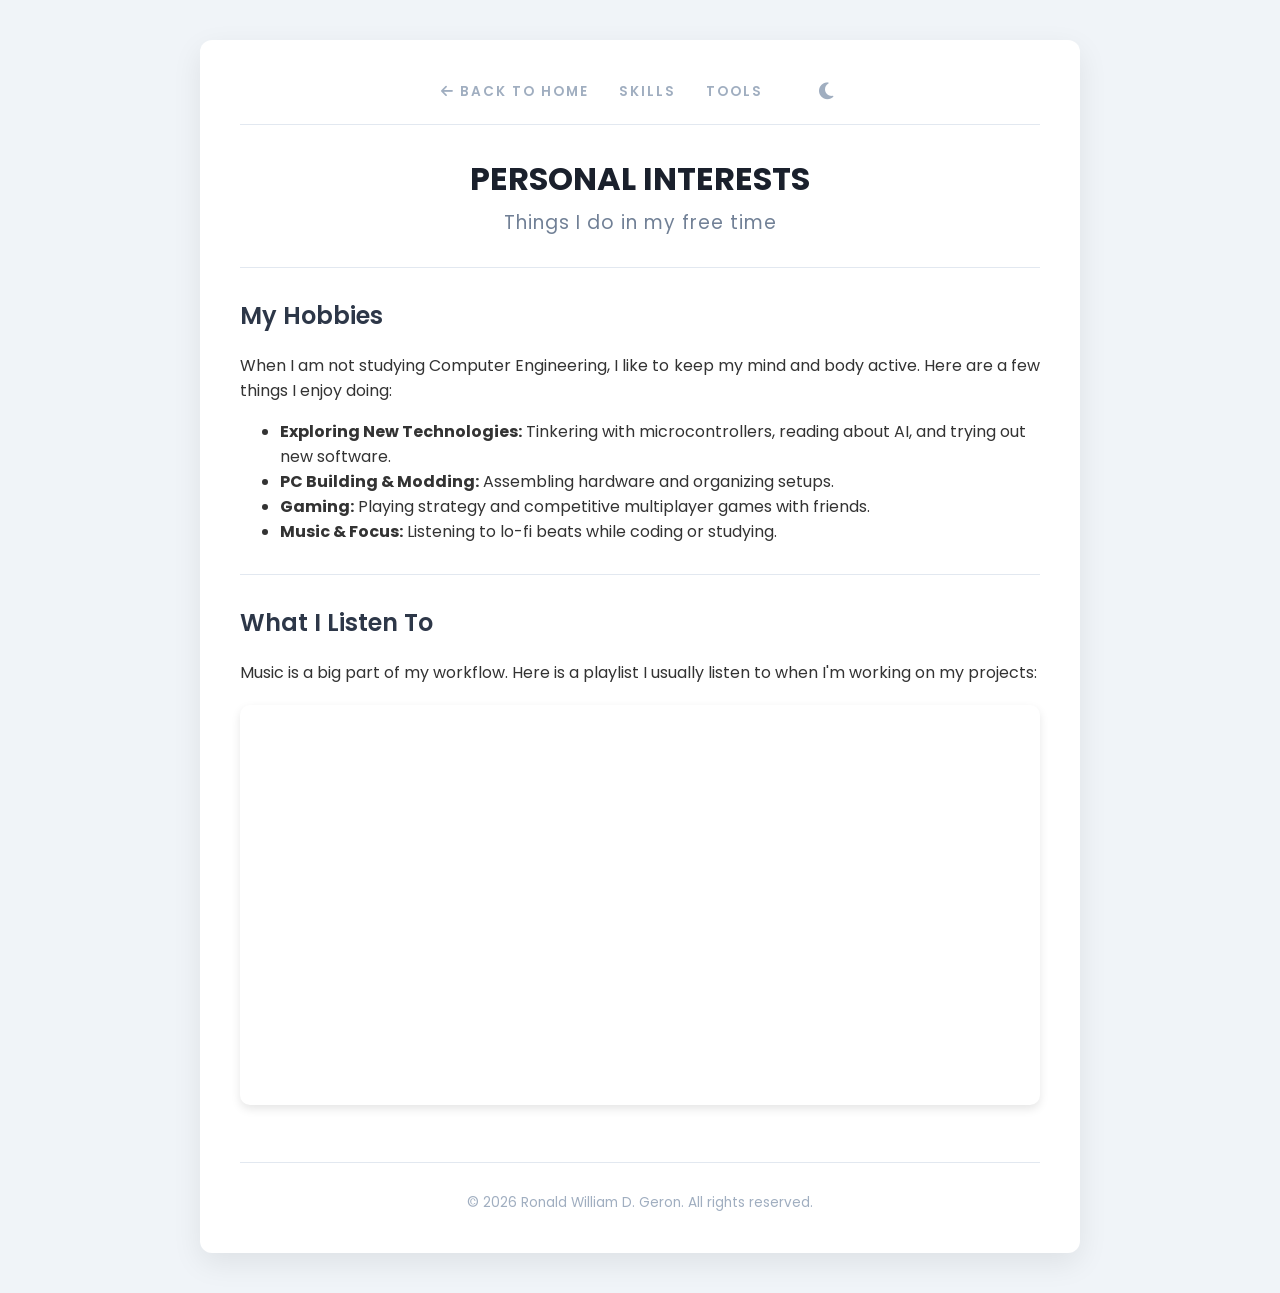
==== hobbies.html @ ee50e759 "Initial commit - My Personal Web Page" ====
<!DOCTYPE html>
<html lang="en">
<head>
    <meta charset="UTF-8">
    <meta name="viewport" content="width=device-width, initial-scale=1.0">
    <title>Hobbies | Yam</title>
    <link href="https://fonts.googleapis.com/css2?family=Poppins:wght@300;400;600;700&display=swap" rel="stylesheet">
    <link rel="stylesheet" href="https://cdnjs.cloudflare.com/ajax/libs/font-awesome/6.4.0/css/all.min.css">
    
    <link rel="stylesheet" href="style.css">
</head>
<body>
    
    <div class="container">
        
        <nav class="navbar">
            <a href="index.html"><i class="fas fa-arrow-left"></i> Back to Home</a>
            <a href="skills.html">Skills</a>
            <a href="tools_and_technology_stack.html">Tools</a>
            
            <button id="theme-toggle" class="theme-btn" title="Toggle Dark Mode">
                <i class="fas fa-moon"></i>
            </button>
        </nav>

        <div class="text-center">
            <h1>PERSONAL INTERESTS</h1>
            <h3>Things I do in my free time</h3>
        </div>
        <hr>

        <h2>My Hobbies</h2>
        <p class="justify-text">When I am not studying Computer Engineering, I like to keep my mind and body active. Here are a few things I enjoy doing:</p>
        
        <ul>
            <li><b>Exploring New Technologies:</b> Tinkering with microcontrollers, reading about AI, and trying out new software.</li>
            <li><b>PC Building & Modding:</b> Assembling hardware and organizing setups.</li>
            <li><b>Gaming:</b> Playing strategy and competitive multiplayer games with friends.</li>
            <li><b>Music & Focus:</b> Listening to lo-fi beats while coding or studying.</li>
        </ul>

        <hr>
        <h2>What I Listen To</h2>
        <p class="justify-text">Music is a big part of my workflow. Here is a playlist I usually listen to when I'm working on my projects:</p>
        
        <div style="text-align: center; margin-top: 20px;">
            <iframe width="100%" height="400" src="https://www.youtube.com/embed/jfKfPfyJRdk" title="Lofi hip hop mix" frameborder="0" allow="accelerometer; autoplay; clipboard-write; encrypted-media; gyroscope; picture-in-picture" allowfullscreen style="border-radius: 10px; box-shadow: 0 4px 10px rgba(0,0,0,0.1);"></iframe>
        </div>

        <footer class="footer">
            <p>&copy; 2026 Ronald William D. Geron. All rights reserved.</p>
        </footer>

    </div>

    <script>
        const themeToggleBtn = document.getElementById('theme-toggle');
        const themeIcon = themeToggleBtn.querySelector('i');
        
        // Check if dark mode was enabled on the previous page
        if(localStorage.getItem('theme') === 'dark') {
            document.body.classList.add('dark-mode');
            themeIcon.classList.remove('fa-moon');
            themeIcon.classList.add('fa-sun');
        }

        themeToggleBtn.addEventListener('click', () => {
            document.body.classList.toggle('dark-mode');
            
            if (document.body.classList.contains('dark-mode')) {
                themeIcon.classList.remove('fa-moon');
                themeIcon.classList.add('fa-sun');
                localStorage.setItem('theme', 'dark'); // Save preference
            } else {
                themeIcon.classList.remove('fa-sun');
                themeIcon.classList.add('fa-moon');
                localStorage.setItem('theme', 'light'); // Save preference
            }
        });
    </script>
</body>
</html>
---- style.css ----
/* Enables smooth scrolling when clicking Navbar links */
html {
    scroll-behavior: smooth;
}

/* Modern CSS Reset and Base Styles */
body {
    font-family: 'Poppins', sans-serif;
    background-color: #f0f4f8; 
    color: #333;
    margin: 0;
    padding: 40px 20px;
    display: flex;
    justify-content: center;
    transition: background-color 0.3s, color 0.3s; /* Smooth dark mode transition */
}

/* The Main Card Container */
.container {
    background-color: #ffffff;
    max-width: 800px;
    width: 100%;
    padding: 40px;
    border-radius: 12px;
    box-shadow: 0 10px 30px rgba(0, 0, 0, 0.08);
    transition: background-color 0.3s, box-shadow 0.3s;
}

/* Minimalist Navigation Bar Styling */
.navbar {
    display: flex;
    justify-content: center;
    align-items: center;
    gap: 30px; 
    padding-bottom: 20px;
    margin-bottom: 30px;
    border-bottom: 1px solid #e2e8f0;
    transition: border-color 0.3s;
}

.navbar a {
    color: #a0aec0; 
    text-transform: uppercase; 
    letter-spacing: 2px;
    font-size: 0.85em;
    text-decoration: none;
    font-weight: 600;
    transition: color 0.3s;
}

.navbar a:hover {
    color: #3182ce; 
}

/* --- Minimalist Theme Button --- */
.theme-btn {
    background: none;
    border: none;
    color: #a0aec0;
    font-size: 1.2em;
    cursor: pointer;
    transition: color 0.3s, transform 0.3s;
    margin-left: 20px;
}

.theme-btn:hover {
    color: #3182ce;
    transform: scale(1.1);
}

/* Text Alignments and Headings */
.text-center {
    text-align: center;
}

.justify-text {
    text-align: justify;
}

h1 {
    color: #1a202c;
    margin-bottom: 5px;
    font-weight: 700;
    transition: color 0.3s;
}

h2 {
    color: #2d3748;
    margin-top: 30px;
    font-weight: 600;
    transition: color 0.3s;
}

h3 {
    color: #718096;
    font-weight: 400;
    margin-top: 0;
    letter-spacing: 1px;
    transition: color 0.3s;
}

hr {
    border: 0;
    height: 1px;
    background: #e2e8f0;
    margin: 30px 0;
    transition: background 0.3s;
}

/* Profile Image Styling */
.profile-img {
    border-radius: 50%; 
    border: 4px solid #ebf4ff; 
    box-shadow: 0 4px 10px rgba(0,0,0,0.1);
    object-fit: cover;
    height: 250px; 
    transition: border-color 0.3s;
}

/* Links and Lists */
ol {
    background-color: #f7fafc;
    padding: 20px 20px 20px 40px;
    border-radius: 8px;
    border-left: 4px solid #3182ce;
    transition: background-color 0.3s;
}

ol li {
    margin-bottom: 10px;
}

a {
    color: #3182ce;
    text-decoration: none;
    font-weight: 600;
    transition: color 0.3s;
}

a:hover {
    color: #2b6cb0;
    text-decoration: underline;
}

/* --- SIMPLE STATIC GALLERY STYLING --- */
.gallery-grid {
    display: grid;
    grid-template-columns: repeat(auto-fit, minmax(200px, 1fr));
    gap: 20px;
    margin-top: 20px;
    margin-bottom: 20px;
}

.gallery-item {
    border-radius: 10px;
    overflow: hidden;
    box-shadow: 0 4px 10px rgba(0,0,0,0.1);
    aspect-ratio: 1 / 1; 
}

.gallery-item img {
    display: block;
    width: 100%;
    height: 100%;
    object-fit: cover; 
    transition: transform 0.3s ease; 
}

.gallery-item img:hover {
    transform: scale(1.08); 
}

/* --- Styled Education Table --- */
.styled-table {
    width: 100%;
    border-collapse: collapse;
    margin: 25px 0;
    font-size: 0.9em;
    font-family: 'Poppins', sans-serif;
    border-radius: 8px 8px 0 0;
    overflow: hidden;
    box-shadow: 0 0 20px rgba(0, 0, 0, 0.05);
}

.styled-table thead tr {
    background-color: #3182ce;
    color: #ffffff;
    text-align: center;
}

.styled-table th,
.styled-table td {
    padding: 15px 20px;
    text-align: center;
}

.styled-table tbody tr {
    border-bottom: 1px solid #e2e8f0;
    background-color: #f7fafc;
    transition: background-color 0.3s, border-color 0.3s;
}

.styled-table tbody tr:hover {
    background-color: #ebf8ff; 
}

.styled-table tbody tr:last-of-type {
    border-bottom: 2px solid #3182ce;
}

/* Modern Form Styling */
form {
    background-color: #f7fafc;
    padding: 30px;
    border-radius: 8px;
    border: 1px solid #e2e8f0;
    transition: background-color 0.3s, border-color 0.3s;
}

label {
    font-weight: 600;
    color: #4a5568;
    font-size: 0.9em;
    display: inline-block;
    margin-bottom: 5px;
    margin-top: 15px;
    transition: color 0.3s;
}

input[type="text"],
input[type="email"],
textarea {
    width: 100%;
    padding: 12px;
    border: 1px solid #cbd5e0;
    border-radius: 6px;
    background-color: #fff;
    color: #333;
    font-family: 'Poppins', sans-serif;
    box-sizing: border-box; 
    transition: border-color 0.3s, box-shadow 0.3s, background-color 0.3s, color 0.3s;
}

input[type="text"]:focus,
input[type="email"]:focus,
textarea:focus {
    border-color: #3182ce;
    outline: none;
    box-shadow: 0 0 0 3px rgba(49, 130, 206, 0.2);
}

textarea {
    height: 100px;
    resize: vertical;
}

.radio-group {
    margin-top: 10px;
    margin-bottom: 20px;
}

.radio-group label {
    margin-top: 0;
    margin-right: 20px;
    font-weight: 400;
}

input[type="submit"] {
    background-color: #3182ce;
    color: white;
    padding: 12px 25px;
    border: none;
    border-radius: 6px;
    font-weight: 600;
    font-family: 'Poppins', sans-serif;
    cursor: pointer;
    width: 100%;
    transition: background-color 0.3s, transform 0.1s;
    margin-top: 15px;
}

input[type="submit"]:hover {
    background-color: #2b6cb0;
}

input[type="submit"]:active {
    transform: scale(0.98);
}

/* --- Footer & Social Links Styling --- */
.footer {
    margin-top: 50px;
    padding-top: 30px;
    border-top: 1px solid #e2e8f0;
    text-align: center;
    transition: border-color 0.3s;
}

.social-links {
    display: flex;
    justify-content: center;
    gap: 25px;
    margin-bottom: 20px;
}

.social-links a {
    color: #a0aec0;
    font-size: 1.8em; 
    transition: color 0.3s, transform 0.3s; 
}

.social-links a:hover {
    color: #3182ce;
    transform: scale(1.2); 
}

.footer p {
    color: #a0aec0;
    font-size: 0.85em;
    margin: 0;
}

/* --- DARK MODE THEME OVERRIDES --- */
body.dark-mode {
    background-color: #1a202c; 
    color: #e2e8f0; 
}

body.dark-mode .container {
    background-color: #2d3748; 
    box-shadow: 0 10px 30px rgba(0, 0, 0, 0.4);
}

body.dark-mode h1, 
body.dark-mode h2 {
    color: #f7fafc; 
}

body.dark-mode h3 {
    color: #a0aec0; 
}

body.dark-mode .navbar,
body.dark-mode hr,
body.dark-mode .footer {
    border-color: #4a5568; 
}

body.dark-mode hr {
    background: #4a5568; 
}

body.dark-mode .profile-img {
    border-color: #4a5568;
}

body.dark-mode ol, 
body.dark-mode form {
    background-color: #1a202c;
    border-color: #4a5568;
}

body.dark-mode label {
    color: #e2e8f0;
}

/* Dark mode table additions */
body.dark-mode .styled-table {
    box-shadow: 0 0 20px rgba(0, 0, 0, 0.2);
}

body.dark-mode .styled-table tbody tr {
    background-color: #1a202c;
    border-bottom: 1px solid #4a5568;
}

body.dark-mode .styled-table tbody tr:hover {
    background-color: #2d3748; 
}

/* Dark mode form inputs */
body.dark-mode input[type="text"],
body.dark-mode input[type="email"],
body.dark-mode textarea {
    background-color: #2d3748;
    color: #f7fafc;
    border-color: #4a5568;
}

body.dark-mode input[type="text"]::placeholder,
body.dark-mode input[type="email"]::placeholder,
body.dark-mode textarea::placeholder {
    color: #718096;
}

body.dark-mode input[type="text"]:focus,
body.dark-mode input[type="email"]:focus,
body.dark-mode textarea:focus {
    border-color: #63b3ed; 
    box-shadow: 0 0 0 3px rgba(99, 179, 237, 0.2);
}
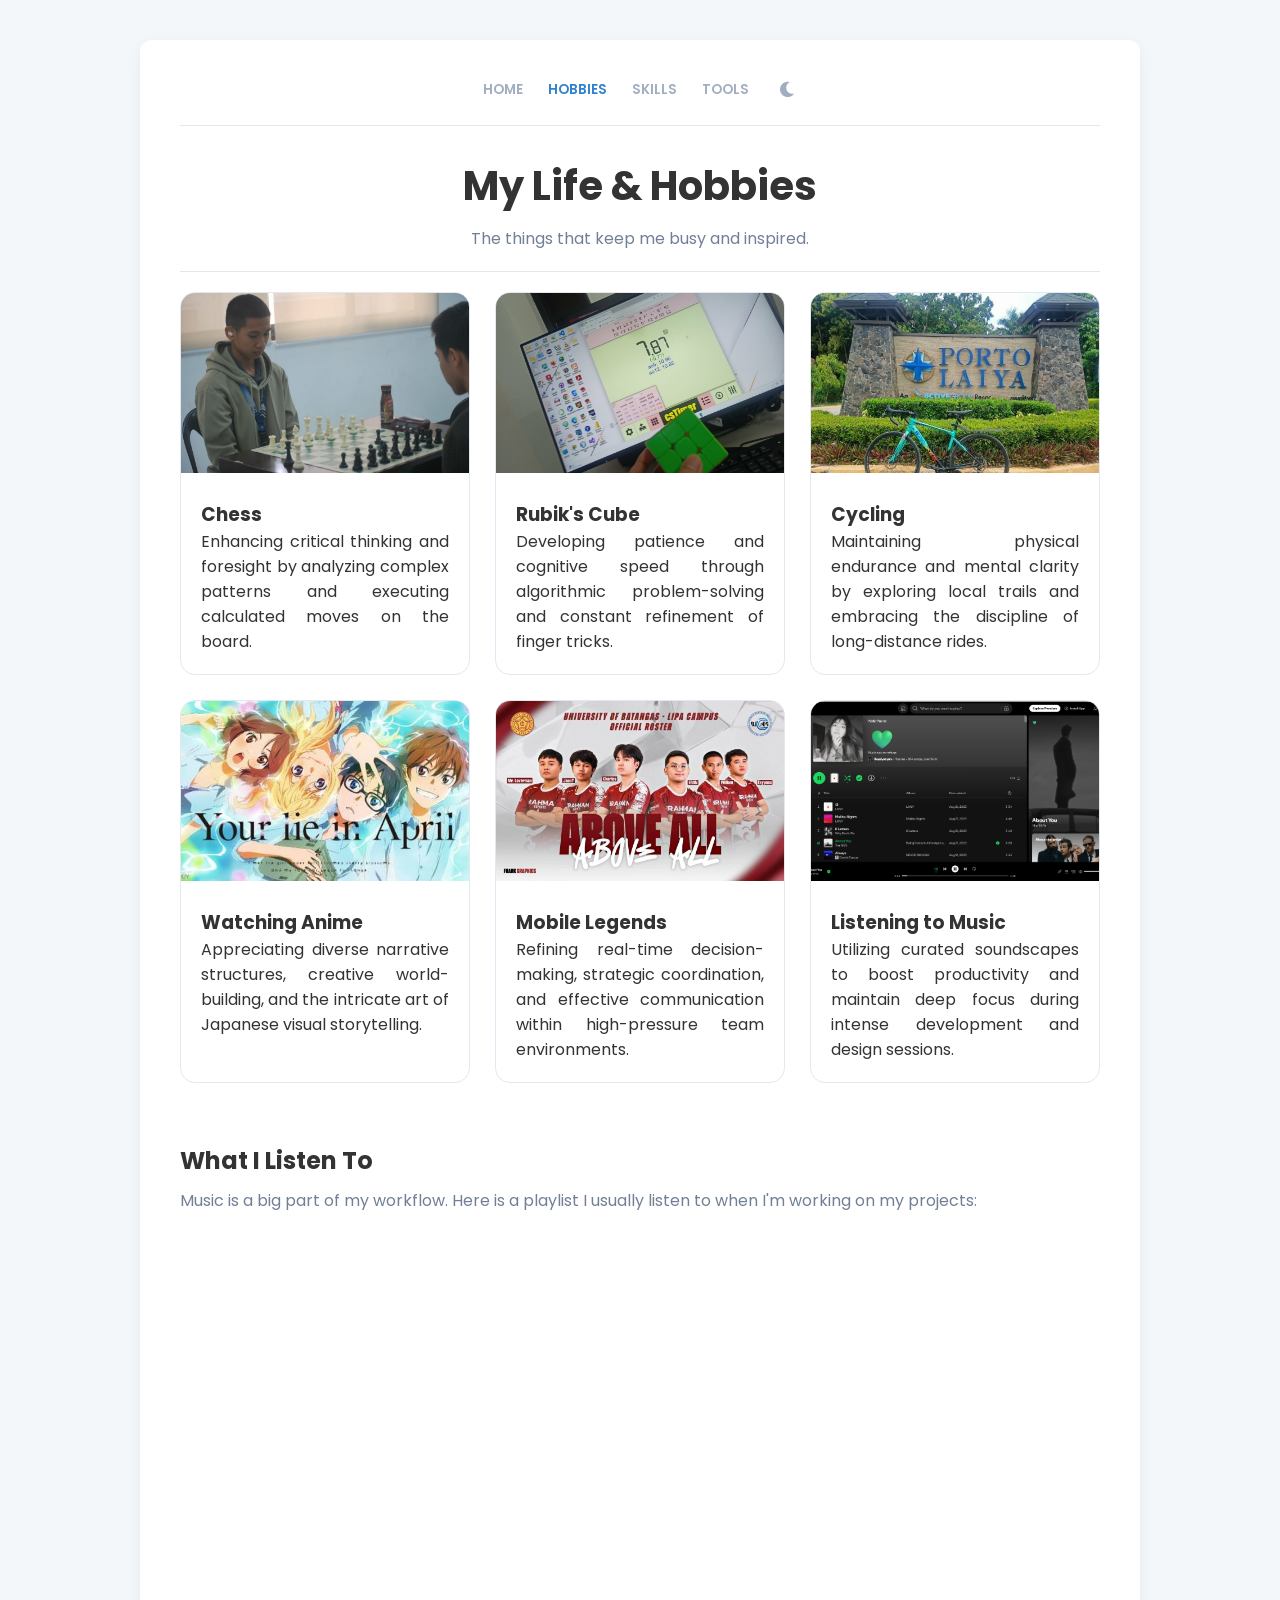
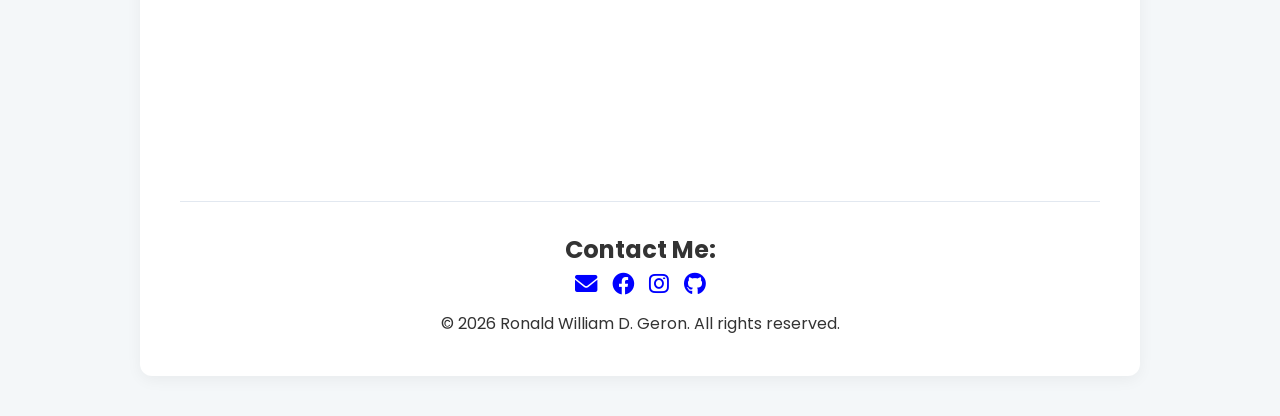
==== commit e0faefe6: "commit initial version 2" ====
--- a/hobbies.html
+++ b/hobbies.html
@@ -1,82 +1,351 @@
 <!DOCTYPE html>
 <html lang="en">
+
 <head>
     <meta charset="UTF-8">
     <meta name="viewport" content="width=device-width, initial-scale=1.0">
-    <title>Hobbies | Yam</title>
-    <link href="https://fonts.googleapis.com/css2?family=Poppins:wght@300;400;600;700&display=swap" rel="stylesheet">
-    <link rel="stylesheet" href="https://cdnjs.cloudflare.com/ajax/libs/font-awesome/6.4.0/css/all.min.css">
-    
-    <link rel="stylesheet" href="style.css">
+    <title>Hobbies | Ronald William D. Geron</title>
+    <link rel="stylesheet" href="https://cdnjs.cloudflare.com/ajax/libs/font-awesome/6.0.0/css/all.min.css">
+    <style>
+        @import url('https://fonts.googleapis.com/css2?family=Poppins:wght@300;400;600;700&display=swap');
+
+        * {
+            margin: 0;
+            padding: 0;
+            box-sizing: border-box;
+        }
+
+        body {
+            font-family: 'Poppins', sans-serif;
+            background-color: #f4f7f9;
+            color: #333;
+            transition: background 0.3s ease;
+        }
+
+        .container {
+            max-width: 1000px;
+            margin: 40px auto;
+            padding: 40px;
+            background-color: #ffffff;
+            border-radius: 12px;
+            box-shadow: 0 4px 15px rgba(0, 0, 0, 0.05);
+        }
+
+        /* --- NAVBAR FIXED SPACING & ALIGNMENT --- */
+
+        .navbar {
+            display: flex;
+            justify-content: center;
+            align-items: center;
+            gap: 25px;
+            padding-bottom: 25px;
+            margin-bottom: 30px;
+            border-bottom: 1px solid #e2e8f0;
+        }
+
+        .navbar a {
+            text-decoration: none;
+            color: #a0aec0;
+            font-weight: 600;
+            font-size: 0.85em;
+            text-transform: uppercase;
+            transition: 0.3s;
+        }
+
+        .nav-active {
+            color: #3182ce !important;
+            position: relative;
+        }
+
+        .nav-active::after {
+            content: '';
+            position: absolute;
+            bottom: -26px;
+            left: 0;
+            width: 100%;
+            height: 3px;
+            background-color: #3182ce;
+        }
+
+        /* Theme Toggle Button Style */
+        .theme-btn {
+            background: none;
+            border: none;
+            cursor: pointer;
+            color: #a0aec0;
+            font-size: 1.1em;
+            display: flex;
+            align-items: center;
+            padding: 0;
+            margin-left: 5px;
+        }
+
+        /* --- TABLE OF CONTENTS --- */
+        .toc-box {
+            background-color: #f0f7ff;
+            padding: 20px 30px;
+            border-radius: 12px;
+            margin-bottom: 40px;
+            border-left: 6px solid #3182ce;
+        }
+
+        .toc-box ol {
+            margin-left: 20px;
+        }
+
+        .toc-box li a {
+            color: #2c5282;
+            font-weight: 500;
+            text-decoration: underline;
+        }
+
+        /* --- HOBBIES GRID --- */
+        .hobbies-grid {
+            display: grid;
+            grid-template-columns: repeat(3, 1fr);
+            gap: 25px;
+            margin-bottom: 60px;
+        }
+
+        .hobby-card {
+            background: #fff;
+            border: 1px solid #e2e8f0;
+            border-radius: 15px;
+            overflow: hidden;
+        }
+
+        .hobby-card img {
+            width: 100%;
+            height: 180px;
+            object-fit: cover;
+        }
+
+        .hobby-info {
+            padding: 20px;
+            text-align: justify;
+        }
+
+        /* --- VIDEO & FOOTER FIXES --- */
+        .video-container {
+            position: relative;
+            padding-bottom: 56.25%;
+            height: 0;
+            overflow: hidden;
+            border-radius: 15px;
+            margin-top: 20px;
+        }
+
+        .footer {
+            text-align: center;
+            margin-top: 50px;
+            padding-top: 30px;
+            border-top: 1px solid #e2e8f0;
+        }
+
+        .social-icons {
+            display: flex;
+            justify-content: center;
+            gap: 15px;
+            margin-bottom: 10px;
+        }
+
+        .social-icons a {
+            color: #0000ff;
+            /* Royal Blue */
+            font-size: 1.4em;
+            text-decoration: none;
+        }
+
+        /* --- DARK MODE FIXES --- */
+        body.dark-mode {
+            background-color: #1a202c;
+            color: #e2e8f0;
+        }
+
+        body.dark-mode .container {
+            background-color: #2d3748;
+        }
+
+        body.dark-mode .toc-box {
+            background-color: #2c5282;
+            border-color: #63b3ed;
+        }
+
+        body.dark-mode .toc-box li a {
+            color: #ffffff;
+        }
+
+        body.dark-mode .hobby-card {
+            background-color: #1a202c;
+            border-color: #4a5568;
+        }
+
+        body.dark-mode .hobby-info h3 {
+            color: #fff;
+        }
+
+        body.dark-mode .social-icons a {
+            color: #63b3ed;
+        }
+
+        /* Styling para sa label sa taas ng 1,2,3 */
+        .toc-label {
+            font-size: 0.8em;
+            font-weight: 700;
+            text-transform: uppercase;
+            color: #4a5568;
+            margin-bottom: 12px;
+            letter-spacing: 1px;
+        }
+
+        /* Siguraduhin na ang box ay laging kita */
+        .skills-list-box {
+            background-color: #f0f7ff;
+            /* Light blue box */
+            padding: 20px 30px;
+            border-radius: 12px;
+            border-left: 6px solid #3182ce;
+            /* Blue vertical line */
+            margin-bottom: 30px;
+        }
+
+        /* Dark Mode Support para hindi maging transparent */
+        body.dark-mode .skills-list-box {
+            background-color: #2c5282;
+            /* Solid dark blue para sa dark mode */
+            border-color: #63b3ed;
+        }
+
+        body.dark-mode .toc-label,
+        body.dark-mode .skills-list-box li a {
+            color: #ffffff;
+            /* Puti para malinaw basahin */
+        }
+    </style>
 </head>
+
 <body>
-    
+
     <div class="container">
-        
         <nav class="navbar">
-            <a href="index.html"><i class="fas fa-arrow-left"></i> Back to Home</a>
+            <a href="index.html">Home</a>
+            <a href="hobbies.html" style="color: #3182ce;">Hobbies</a>
             <a href="skills.html">Skills</a>
             <a href="tools_and_technology_stack.html">Tools</a>
-            
-            <button id="theme-toggle" class="theme-btn" title="Toggle Dark Mode">
+            <button id="theme-toggle" class="theme-btn">
                 <i class="fas fa-moon"></i>
             </button>
         </nav>
 
-        <div class="text-center">
-            <h1>PERSONAL INTERESTS</h1>
-            <h3>Things I do in my free time</h3>
+        <header style="text-align: center;" id="personal-interests">
+            <h1 style="font-size: 2.5em; margin-bottom: 10px;">My Life & Hobbies</h1>
+            <p style="color: #718096;">The things that keep me busy and inspired.</p>
+            <hr style="border: 0; height: 1px; background: #e2e8f0; margin: 20px 0;">
+        </header>
+
+        <div class="hobbies-grid">
+            <div class="hobby-card">
+                <img src="chess.jpg" alt="Chess">
+                <div class="hobby-info">
+                    <h3>Chess</h3>
+                    <p>Enhancing critical thinking and foresight by analyzing complex patterns and executing calculated
+                        moves on the board.</p>
+                </div>
+            </div>
+
+            <div class="hobby-card">
+                <img src="rubik's.jpg" alt="Rubik's Cube">
+                <div class="hobby-info">
+                    <h3>Rubik's Cube</h3>
+                    <p>Developing patience and cognitive speed through algorithmic problem-solving and constant
+                        refinement of finger tricks.</p>
+                </div>
+            </div>
+
+            <div class="hobby-card">
+                <img src="cycling.jpg" alt="Cycling">
+                <div class="hobby-info">
+                    <h3>Cycling</h3>
+                    <p>Maintaining physical endurance and mental clarity by exploring local trails and embracing the
+                        discipline of long-distance rides.</p>
+                </div>
+            </div>
+
+            <div class="hobby-card">
+                <img src="anime.jpg" alt="Watching Anime">
+                <div class="hobby-info">
+                    <h3>Watching Anime</h3>
+                    <p>Appreciating diverse narrative structures, creative world-building, and the intricate art of
+                        Japanese visual storytelling.</p>
+                </div>
+            </div>
+
+            <div class="hobby-card">
+                <img src="ml.jpg" alt="Mobile Legends">
+                <div class="hobby-info">
+                    <h3>Mobile Legends</h3>
+                    <p>Refining real-time decision-making, strategic coordination, and effective communication within
+                        high-pressure team environments.</p>
+                </div>
+            </div>
+
+            <div class="hobby-card">
+                <img src="music.png" alt="Listening to Music">
+                <div class="hobby-info">
+                    <h3>Listening to Music</h3>
+                    <p>Utilizing curated soundscapes to boost productivity and maintain deep focus during intense
+                        development and design sessions.</p>
+                </div>
+            </div>
         </div>
-        <hr>
-
-        <h2>My Hobbies</h2>
-        <p class="justify-text">When I am not studying Computer Engineering, I like to keep my mind and body active. Here are a few things I enjoy doing:</p>
-        
-        <ul>
-            <li><b>Exploring New Technologies:</b> Tinkering with microcontrollers, reading about AI, and trying out new software.</li>
-            <li><b>PC Building & Modding:</b> Assembling hardware and organizing setups.</li>
-            <li><b>Gaming:</b> Playing strategy and competitive multiplayer games with friends.</li>
-            <li><b>Music & Focus:</b> Listening to lo-fi beats while coding or studying.</li>
-        </ul>
-
-        <hr>
-        <h2>What I Listen To</h2>
-        <p class="justify-text">Music is a big part of my workflow. Here is a playlist I usually listen to when I'm working on my projects:</p>
-        
-        <div style="text-align: center; margin-top: 20px;">
-            <iframe width="100%" height="400" src="https://www.youtube.com/embed/jfKfPfyJRdk" title="Lofi hip hop mix" frameborder="0" allow="accelerometer; autoplay; clipboard-write; encrypted-media; gyroscope; picture-in-picture" allowfullscreen style="border-radius: 10px; box-shadow: 0 4px 10px rgba(0,0,0,0.1);"></iframe>
+
+        <div class="video-section" id="music-workflow">
+            <h2 style="margin-bottom: 10px;">What I Listen To</h2>
+            <p style="color: #718096;">Music is a big part of my workflow. Here is a playlist I usually listen to when
+                I'm working on my projects:</p>
+            <div class="video-container">
+                <iframe style="position: absolute; top:0; left:0; width:100%; height:100%;"
+                    src="https://www.youtube.com/embed/jfKfPfyJRdk" frameborder="0" allowfullscreen></iframe>
+            </div>
         </div>
 
         <footer class="footer">
+            <h2>Contact Me:</h2>
+            <div class="social-icons">
+                <a href="mailto:ronaldwilliam.geron@gmail.com" title="Email Me">
+                    <i class="fas fa-envelope"></i>
+                </a>
+                <a href="https://www.facebook.com/ronaldwilliam.d.geron" target="_blank" title="Facebook">
+                    <i class="fab fa-facebook"></i>
+                </a>
+                <a href="https://www.instagram.com/ronaldwilliamd.geron" target="_blank" title="Instagram">
+                    <i class="fab fa-instagram"></i>
+                </a>
+                <a href="https://github.com/ronaldwilliamgeron" target="_blank" title="GitHub">
+                    <i class="fab fa-github"></i>
+                </a>
+            </div>
             <p>&copy; 2026 Ronald William D. Geron. All rights reserved.</p>
         </footer>
-
     </div>
 
     <script>
-        const themeToggleBtn = document.getElementById('theme-toggle');
-        const themeIcon = themeToggleBtn.querySelector('i');
-        
-        // Check if dark mode was enabled on the previous page
-        if(localStorage.getItem('theme') === 'dark') {
-            document.body.classList.add('dark-mode');
-            themeIcon.classList.remove('fa-moon');
-            themeIcon.classList.add('fa-sun');
-        }
-
-        themeToggleBtn.addEventListener('click', () => {
-            document.body.classList.toggle('dark-mode');
-            
-            if (document.body.classList.contains('dark-mode')) {
-                themeIcon.classList.remove('fa-moon');
-                themeIcon.classList.add('fa-sun');
-                localStorage.setItem('theme', 'dark'); // Save preference
-            } else {
-                themeIcon.classList.remove('fa-sun');
-                themeIcon.classList.add('fa-moon');
-                localStorage.setItem('theme', 'light'); // Save preference
-            }
+        const themeToggle = document.getElementById('theme-toggle');
+        const themeIcon = document.getElementById('theme-icon');
+        const body = document.body;
+
+        themeToggle.addEventListener('click', () => {
+            body.classList.toggle('dark-mode');
+            const isDark = body.classList.contains('dark-mode');
+            themeIcon.classList.replace(isDark ? 'fa-moon' : 'fa-sun', isDark ? 'fa-sun' : 'fa-moon');
+            localStorage.setItem('theme', isDark ? 'dark' : 'light');
         });
+
+        if (localStorage.getItem('theme') === 'dark') {
+            body.classList.add('dark-mode');
+            themeIcon.classList.replace('fa-moon', 'fa-sun');
+        }
     </script>
 </body>
+
 </html>
